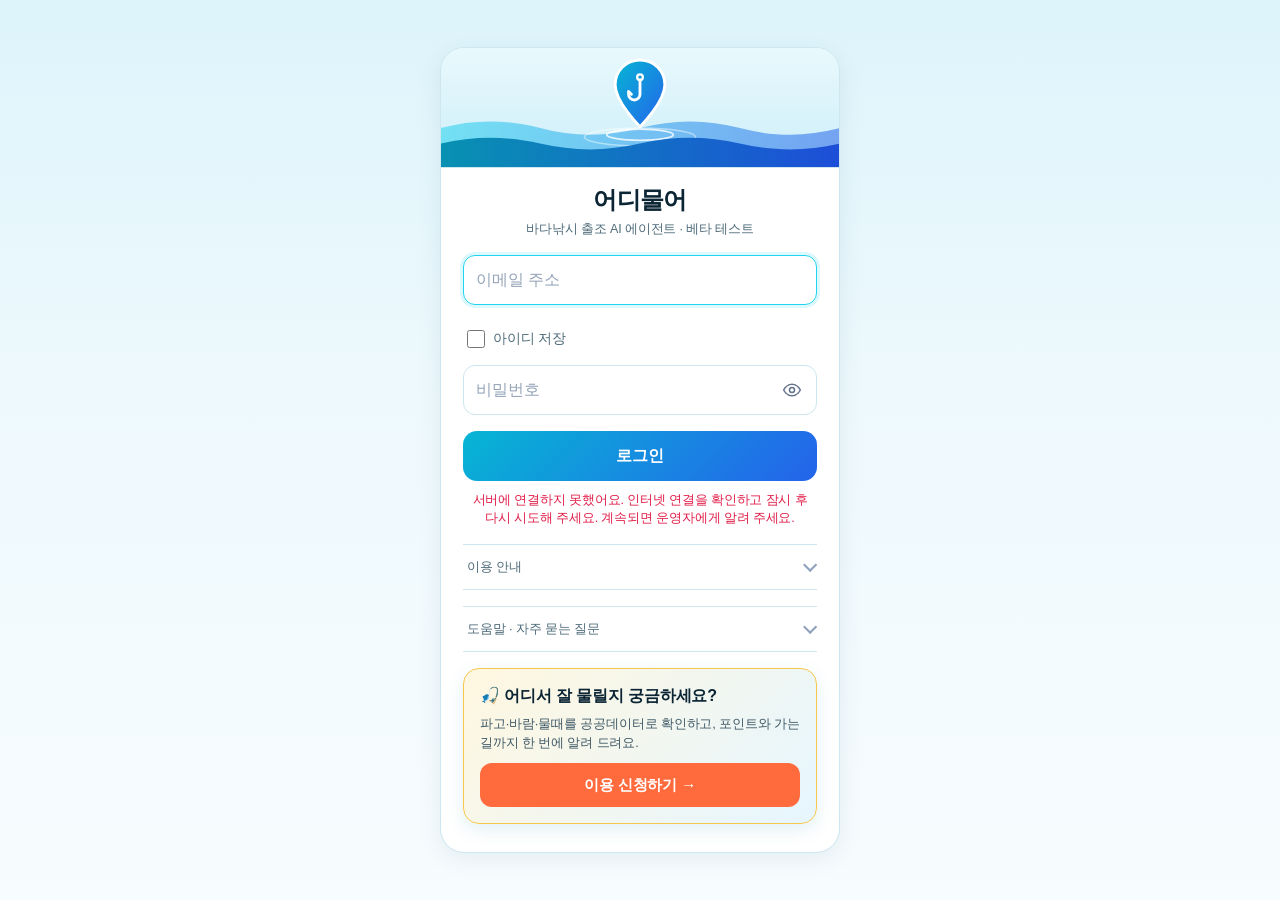
==== index.html @ ebe4d54d "v1.29.0: 신청 승인 대기 카드 '승인·비밀번호 발급' 버튼만 주황(#ff6b3d, 어두운 글씨 대비 6.24:1)으로 변경(.approve-btn), 눌림·포커스 정리, 다" ====
<!doctype html>
<html lang="ko">
<head>
  <meta charset="utf-8">
  <meta name="viewport" content="width=device-width, initial-scale=1, viewport-fit=cover">
  <meta name="theme-color" content="#ddf4fb">
  <meta name="description" content="출발지와 날짜를 말하면, 바다 상태부터 낚시 후보까지 함께 살펴보는 어디물어. 출조 전 기상청 특보와 현장 상황은 직접 확인해 주세요.">
  <meta property="og:type" content="website">
  <meta property="og:site_name" content="어디물어">
  <meta property="og:locale" content="ko_KR">
  <meta property="og:title" content="어디물어 · 바다낚시 출조 AI">
  <meta property="og:description" content="출발지와 날짜를 말하면, 바다 상태부터 낚시 후보까지 함께 살펴보는 어디물어. 출조 전 기상청 특보와 현장 상황은 직접 확인해 주세요.">
  <meta property="og:url" content="https://jaegyunkim.github.io/frontend-go-fishing/">
  <meta property="og:image" content="https://jaegyunkim.github.io/frontend-go-fishing/assets/og-image.png">
  <meta property="og:image:width" content="1200">
  <meta property="og:image:height" content="630">
  <meta property="og:image:alt" content="어디물어 앱 아이콘과 소개 문구">
  <meta name="twitter:card" content="summary_large_image">
  <meta name="twitter:title" content="어디물어 · 바다낚시 출조 AI">
  <meta name="twitter:description" content="출발지와 날짜를 말하면, 바다 상태부터 낚시 후보까지 함께 살펴보는 어디물어. 출조 전 기상청 특보와 현장 상황은 직접 확인해 주세요.">
  <meta name="twitter:image" content="https://jaegyunkim.github.io/frontend-go-fishing/assets/og-image.png">
  <title>어디물어 · 바다낚시 출조 AI</title>
  <link rel="manifest" href="manifest.webmanifest">
  <link rel="icon" href="assets/icon.svg" type="image/svg+xml">
  <link rel="icon" href="assets/icon-192.png" type="image/png" sizes="192x192">
  <link rel="apple-touch-icon" href="assets/icon-192.png">
  <link rel="stylesheet" href="style.css?v=1.29.0">
</head>
<body>
  <!-- 로그인 화면 -->
  <section id="loginView" class="login-view" hidden>
    <div class="login-card">
      <div class="login-hero"><img src="assets/login-hero.svg" alt="" width="360" height="110"></div>
      <h1>어디물어</h1>
      <p class="sub">바다낚시 출조 AI 에이전트 · 베타 테스트</p>
      <form id="loginForm" autocomplete="on">
        <div class="field"><label for="loginId" class="sr-only">이메일</label><span class="clearable"><input id="loginId" data-clearable name="username" inputmode="email" placeholder="이메일 주소" autocomplete="username" autocapitalize="none" spellcheck="false" required maxlength="254"><button type="button" class="clear-btn" aria-label="입력한 이메일 지우기" hidden><svg viewBox="0 0 20 20" width="18" height="18" aria-hidden="true"><circle cx="10" cy="10" r="9"/><path d="M7 7l6 6M13 7l-6 6"/></svg></button></span></div>
        <label class="remember-id"><input type="checkbox" id="rememberId"> 아이디 저장</label>
        <div class="field"><label for="loginPw" class="sr-only">비밀번호</label><span class="clearable has-eye"><input id="loginPw" data-clearable name="password" type="password" placeholder="비밀번호" autocomplete="current-password" required maxlength="128"><button type="button" class="clear-btn" aria-label="입력한 비밀번호 지우기" hidden><svg viewBox="0 0 20 20" width="18" height="18" aria-hidden="true"><circle cx="10" cy="10" r="9"/><path d="M7 7l6 6M13 7l-6 6"/></svg></button><button type="button" class="eye-btn" id="loginPwEye" aria-label="비밀번호 보기" aria-pressed="false"><svg class="eye-on" viewBox="0 0 24 24" width="20" height="20" fill="none" stroke="currentColor" stroke-width="1.8" stroke-linecap="round" stroke-linejoin="round" aria-hidden="true"><path d="M2 12s3.6-7 10-7 10 7 10 7-3.6 7-10 7S2 12 2 12z"/><circle cx="12" cy="12" r="3"/></svg><svg class="eye-off" viewBox="0 0 24 24" width="20" height="20" fill="none" stroke="currentColor" stroke-width="1.8" stroke-linecap="round" stroke-linejoin="round" aria-hidden="true"><path d="M3 3l18 18"/><path d="M10.6 5.1A10.9 10.9 0 0 1 12 5c6.4 0 10 7 10 7a17.6 17.6 0 0 1-3.2 4.1M6.6 6.6C3.9 8.3 2 12 2 12s3.6 7 10 7a10 10 0 0 0 5.4-1.6"/><path d="M9.9 9.9a3 3 0 0 0 4.2 4.2"/></svg></button></span></div>
        <button type="submit" id="loginBtn">로그인</button>
      </form>
      <p id="loginMsg" class="login-msg" role="alert"></p>
      <details class="login-notes-wrap"><summary>이용 안내</summary><ul class="login-notes">
        <li>로그인 1회당 <b id="sessionMinutesNote">10</b>분 이용 후 자동 로그아웃돼요(계정마다 다를 수 있어요).</li>
        <li>질문 수와 AI 사용량에 하루 한도가 있어요.</li>
        <li>대화 내용은 서비스 개선과 운영을 위해 30일간 보관되며, 출발지는 시·군·구·동(읍·면) 단위로만 저장해요.</li>
        <li>로그인 직후 위치 사용을 허용하시면, 로그인 기록 확인을 위해 대략적인 위치(약 100m 단위)를 30일간 보관해요. 허용하지 않아도 그대로 이용할 수 있어요.</li>
        <li>24시간 동안 <b id="dailySessionsNote">한 번</b> 로그인할 수 있어요(계정마다 다를 수 있어요). 횟수를 다 쓰면 가장 이른 로그인 시각부터 24시간 뒤 다시 이용할 수 있고, 로그아웃해도 횟수는 돌아오지 않아요.</li>
      </ul></details>
      <details class="login-notes-wrap help-wrap"><summary>도움말 · 자주 묻는 질문</summary><div class="help-body" data-help></div></details>
      <a class="signup-cta" href="register.html" aria-label="이용 신청하기">
        <span class="cta-title">🎣 어디서 잘 물릴지 궁금하세요?</span>
        <span class="cta-desc">파고·바람·물때를 공공데이터로 확인하고, 포인트와 가는 길까지 한 번에 알려 드려요.</span>
        <span class="cta-btn">이용 신청하기 <span aria-hidden="true">→</span></span>
      </a>
    </div>
  </section>

  <div class="app" id="appView">
    <header class="top">
      <div class="brand">
        <img src="assets/icon.svg" alt="" width="34" height="34">
        <div><h1>어디물어</h1><p>바다낚시 출조 AI</p></div>
      </div>
      <div class="top-right">
        <span id="timer" class="timer" hidden title="남은 이용 시간">10:00</span>
        <button id="btnHistory" class="icon-btn has-tip" aria-label="내 대화 기록" data-tip="내 대화 기록"><svg viewBox="0 0 24 24" width="20" height="20" fill="none" stroke="currentColor" stroke-width="1.8" stroke-linecap="round" stroke-linejoin="round" aria-hidden="true"><path d="M3 12a9 9 0 1 0 3-6.7"/><path d="M3 4v4h4"/><path d="M12 7.5V12l3 2"/></svg></button>
        <button id="btnSettings" class="icon-btn" aria-label="설정"><svg viewBox="0 0 24 24" width="20" height="20" fill="none" stroke="currentColor" stroke-width="1.8" stroke-linecap="round" stroke-linejoin="round" aria-hidden="true"><circle cx="12" cy="12" r="3"/><path d="M19.4 15a1.7 1.7 0 0 0 .3 1.8l.1.1a2 2 0 1 1-2.8 2.8l-.1-.1a1.7 1.7 0 0 0-1.8-.3 1.7 1.7 0 0 0-1 1.5V21a2 2 0 1 1-4 0v-.1a1.7 1.7 0 0 0-1.1-1.5 1.7 1.7 0 0 0-1.8.3l-.1.1a2 2 0 1 1-2.8-2.8l.1-.1a1.7 1.7 0 0 0 .3-1.8 1.7 1.7 0 0 0-1.5-1H3a2 2 0 1 1 0-4h.1a1.7 1.7 0 0 0 1.5-1.1 1.7 1.7 0 0 0-.3-1.8l-.1-.1a2 2 0 1 1 2.8-2.8l.1.1a1.7 1.7 0 0 0 1.8.3H9a1.7 1.7 0 0 0 1-1.5V3a2 2 0 1 1 4 0v.1a1.7 1.7 0 0 0 1 1.5 1.7 1.7 0 0 0 1.8-.3l.1-.1a2 2 0 1 1 2.8 2.8l-.1.1a1.7 1.7 0 0 0-.3 1.8V9a1.7 1.7 0 0 0 1.5 1H21a2 2 0 1 1 0 4h-.1a1.7 1.7 0 0 0-1.5 1z"/></svg></button>
        <button id="btnLogout" class="icon-btn has-tip tip-end" aria-label="로그아웃" data-tip="로그아웃"><svg viewBox="0 0 24 24" width="20" height="20" fill="none" stroke="currentColor" stroke-width="1.8" stroke-linecap="round" stroke-linejoin="round" aria-hidden="true"><path d="M9 21H5a2 2 0 0 1-2-2V5a2 2 0 0 1 2-2h4"/><path d="M16 17l5-5-5-5"/><path d="M21 12H9"/></svg></button>
      </div>
    </header>
    <div id="aiLock" class="ai-lock" role="alert" hidden><h2>잠시 이용이 어려워요</h2><p id="aiLockMsg"></p><div class="ai-lock-actions"><a id="aiLockAdmin" class="ai-lock-btn primary" href="admin.html" hidden>관리자 페이지로 이동</a><button type="button" id="aiLockLogout" class="ai-lock-btn">로그아웃</button></div></div>
    <div id="status" class="status" role="status"></div>
    <nav id="originBar" class="origin-bar" aria-label="출발지 선택" hidden>
      <div id="originChips" class="origin-scroll" role="tablist"></div>
    </nav>
    <div id="todayTip" class="today-tip" role="status" aria-live="polite" hidden>
      <div class="today-tip-head"><span id="todayTipBadge" class="today-tip-badge">🎣 오늘의 추천</span><button type="button" id="todayTipClose" class="today-tip-x" aria-label="오늘의 추천 닫기">✕</button></div>
      <p id="todayTipText"></p>
      <div class="today-tip-actions"><button type="button" id="todayTipVoice" hidden>🔊 듣기</button><button type="button" id="todayTipMore">자세히</button><button type="button" id="todayTipNearby" hidden>주변 더 보기</button></div>
      <p id="todayTipSrc" class="today-tip-src"></p>
    </div>
    <div id="originTip" class="origin-tip" role="status" hidden>
      <p id="originTipText"></p>
      <div class="origin-tip-actions"><button type="button" id="originTipAdd" class="primary">출발지 등록하기</button><button type="button" id="originTipClose">나중에</button></div>
    </div>
    <div id="chips" class="chips" aria-label="현재 조건"></div>
    <div id="toast" class="toast" role="alert" hidden></div>

    <main>
      <section id="tab-chat" class="tab active" aria-label="대화">
        <div id="chat" class="chat" aria-live="polite"></div>
      </section>
      <section id="tab-brief" class="tab" aria-label="브리핑"><div id="brief" class="brief"><p class="empty">포인트를 고르면 상세 브리핑이 여기에 표시돼요.</p><div class="actions brief-go"><div class="tap-hint">👇 먼저 포인트를 골라 주세요</div><button type="button" class="act" data-go="points"><span class="act-ico" aria-hidden="true">📍</span><span class="act-label">포인트 고르러 가기</span><span class="act-go" aria-hidden="true">›</span></button></div></div></section>
      <section id="tab-points" class="tab" aria-label="포인트"><div id="points" class="points"></div></section>
      <section id="tab-history" class="tab" aria-label="내 대화 기록">
        <div class="hist-head"><button type="button" id="historyBack" class="hist-back" aria-label="대화로 돌아가기">← 대화로</button><h2>내 대화 기록</h2></div>
        <p class="hist-hint">최근 30일 동안 나눈 대화를 로그인한 때별로 모아 보여 드려요. 질문 옆 <b>다시 묻기</b>를 누르면 오늘 기준으로 다시 알려 드려요.</p>
        <div id="history" class="history"></div>
      </section>
      <section id="tab-opinion" class="tab" aria-label="의견 보내기">
        <form id="opinionForm" class="opinion-page" autocomplete="off">
          <div class="op-hero"><svg viewBox="0 0 48 48" width="44" height="44" aria-hidden="true"><defs><linearGradient id="opg" x1="0" y1="0" x2="1" y2="1"><stop offset="0" stop-color="#06b6d4"/><stop offset="1" stop-color="#2563eb"/></linearGradient></defs><path d="M8 10h32a4 4 0 0 1 4 4v16a4 4 0 0 1-4 4H22l-9 7v-7H8a4 4 0 0 1-4-4V14a4 4 0 0 1 4-4z" fill="url(#opg)"/><path d="M24 15.5l2.6 5.3 5.8.8-4.2 4.1 1 5.8-5.2-2.7-5.2 2.7 1-5.8-4.2-4.1 5.8-.8z" fill="#fff"/></svg>
            <div><h2 id="opinionTitle">의견 보내기</h2><p>어디물어를 써 보시니 어떠셨나요? 좋았던 점, 불편했던 점, 바라는 점을 편하게 남겨 주세요. 더 좋은 출조 길잡이가 되도록 꼼꼼히 읽고 반영할게요.</p></div></div>
          <div class="op-stars" role="radiogroup" aria-label="만족도(선택)">
        <span class="op-stars-label">만족도 <small>(선택)</small></span>
        <div class="op-star-row"><button type="button" class="op-star" data-v="1" role="radio" aria-checked="false" aria-label="1점">★</button><button type="button" class="op-star" data-v="2" role="radio" aria-checked="false" aria-label="2점">★</button><button type="button" class="op-star" data-v="3" role="radio" aria-checked="false" aria-label="3점">★</button><button type="button" class="op-star" data-v="4" role="radio" aria-checked="false" aria-label="4점">★</button><button type="button" class="op-star" data-v="5" role="radio" aria-checked="false" aria-label="5점">★</button></div>
      </div>
          <label for="opinionText">의견</label>
          <textarea id="opinionText" maxlength="500" rows="6" placeholder="예) 출발지 주변 추천이 유용했어요. 물때 정보도 함께 보여 주면 좋겠어요."></textarea>
          <div class="op-meta"><span id="opinionCount">0/500</span><span>비밀번호·집 주소 같은 개인정보는 적지 말아 주세요</span></div>
          <p id="opinionMsg" class="login-msg" role="alert"></p>
          <button type="submit" id="opinionSend" class="op-send">의견 보내기</button>
          <p class="op-foot">보내 주신 의견은 운영자만 볼 수 있고, 서비스 개선에만 사용해요. 하루 5번까지 보낼 수 있어요.</p>
        </form>
      </section>
    </main>

    <form id="composer" class="composer" autocomplete="off">
      <span class="clearable composer-field"><input id="msg" name="msg" data-clearable placeholder="예) 내일 부산 포인트 추천해줘" aria-label="메시지" maxlength="500"><button type="button" class="clear-btn" aria-label="입력한 내용 모두 지우기" hidden><svg viewBox="0 0 20 20" width="18" height="18" aria-hidden="true"><circle cx="10" cy="10" r="9"/><path d="M7 7l6 6M13 7l-6 6"/></svg></button></span>
      <button type="submit" aria-label="보내기"><svg viewBox="0 0 24 24" width="22" height="22" fill="none" stroke="currentColor" stroke-width="2.4" stroke-linecap="round" stroke-linejoin="round" aria-hidden="true"><path d="M12 19V5M5 12l7-7 7 7"/></svg></button>
    </form>
    <nav class="tabs">
      <button data-tab="chat" class="active"><svg viewBox="0 0 24 24" width="22" height="22" fill="none" stroke="currentColor" stroke-width="1.8" stroke-linecap="round" stroke-linejoin="round" aria-hidden="true"><path d="M21 12a8 8 0 0 1-11.6 7.1L4 20.5l1.4-4.9A8 8 0 1 1 21 12z"/></svg><span>대화</span></button>
      <button data-tab="brief"><svg viewBox="0 0 24 24" width="22" height="22" fill="none" stroke="currentColor" stroke-width="1.8" stroke-linecap="round" stroke-linejoin="round" aria-hidden="true"><circle cx="12" cy="12" r="9"/><path d="M15.5 8.5l-2 5-5 2 2-5z"/></svg><span>브리핑</span></button>
      <button data-tab="points"><svg viewBox="0 0 24 24" width="22" height="22" fill="none" stroke="currentColor" stroke-width="1.8" stroke-linecap="round" stroke-linejoin="round" aria-hidden="true"><path d="M12 21c-4.5-4.8-7-8.6-7-12a7 7 0 0 1 14 0c0 3.4-2.5 7.2-7 12z"/><circle cx="12" cy="9" r="2.5"/></svg><span>포인트</span></button>
      <button data-tab="opinion" id="btnOpinion"><svg viewBox="0 0 24 24" width="22" height="22" fill="none" stroke="currentColor" stroke-width="1.8" stroke-linecap="round" stroke-linejoin="round" aria-hidden="true"><path d="M4 5h16a1 1 0 0 1 1 1v10a1 1 0 0 1-1 1h-8l-5 4v-4H4a1 1 0 0 1-1-1V6a1 1 0 0 1 1-1z"/><path d="M12 7.8l1.2 2.4 2.6.4-1.9 1.8.5 2.6-2.4-1.2-2.4 1.2.5-2.6-1.9-1.8 2.6-.4z"/></svg><span>의견</span></button>
    </nav>
  </div>

  <dialog id="activeSessionDialog" class="registration-dialog" aria-labelledby="activeSessionTitle" aria-describedby="activeSessionMsg">
    <form method="dialog">
      <h2 id="activeSessionTitle">다른 기기에서 이용 중이에요</h2>
      <p id="activeSessionMsg" style="white-space:pre-line"></p>
      <button type="submit" autofocus>확인</button>
    </form>
  </dialog>
  <dialog id="logoutDialog" class="registration-dialog" aria-labelledby="logoutTitle" aria-describedby="logoutMsg">
    <form method="dialog">
      <h2 id="logoutTitle">로그아웃할까요?</h2>
      <p id="logoutMsg" style="white-space:pre-line"></p>
      <div class="dlg-actions"><button type="submit" value="cancel" class="dlg-cancel">취소</button><button type="submit" value="ok" autofocus>확인</button></div>
    </form>
  </dialog>
  <dialog id="sessionEndDialog" class="registration-dialog" aria-labelledby="sessionEndTitle" aria-describedby="sessionEndMsg">
    <form method="dialog">
      <h2 id="sessionEndTitle">오늘 이용 시간이 끝났어요</h2>
      <p id="sessionEndMsg" style="white-space:pre-line"></p>
      <button type="submit" autofocus>확인</button>
    </form>
  </dialog>
  <dialog id="originDialog" class="origin-dialog" aria-labelledby="originDialogTitle">
    <div class="settings-header"><h2 id="originDialogTitle">내 출발지 <span id="originCount" class="origin-count"></span></h2><button type="button" id="originDialogClose" class="ghost" aria-label="출발지 관리 닫기">닫기</button></div>
    <p class="hint">자주 출발하는 곳을 최대 5곳까지 등록할 수 있어요. 도로명·지번 주소를 넣으셔도 정확한 주소는 저장하지 않고 시·군·구·동(읍·면) 단위로만 저장해요.</p>
    <form id="originForm" class="origin-form" autocomplete="off">
      <label for="originInput">주소</label>
      <div class="origin-form-row"><input id="originInput" maxlength="80" placeholder="동네·도로명 키워드 입력" enterkeyhint="search" autocapitalize="none"><button type="submit" id="postcodeOpen" class="postcode-open" disabled>🔍 주소 찾기</button></div>
      <p class="origin-steps">① 키워드 입력 → ② 주소 찾기에서 선택 → ③ 추가</p>
      <div id="postcodeWrap" class="postcode-wrap" hidden><div class="postcode-head"><span>주소 검색</span><button type="button" id="postcodeClose" aria-label="주소 검색 닫기">닫기</button></div><div id="postcodeBox" class="postcode-box"></div></div>
      <div id="originPicked" class="origin-picked" hidden><span>선택한 주소</span><b id="originPickedText"></b></div>
      <button type="button" id="originAddBtn" class="origin-add" disabled>추가</button>
      <p id="originFormMsg" class="origin-form-msg" role="alert"></p>
    </form>
    <ul id="originList" class="origin-list"></ul>
  </dialog>
  <dialog id="settings">
    <form method="dialog" class="settings">
      <div class="settings-header"><h2>계정 설정</h2><button value="cancel" class="ghost" aria-label="계정 설정 닫기">닫기</button></div>
      <a id="serverSettingsLink" class="link-btn" href="server-settings.html" hidden>서버 연결 설정</a>
      <div id="accountBox" class="account" hidden>
        <div class="acct-head"><h2>내 계정</h2><a id="adminLink" class="btn ghost small" href="admin.html" hidden>관리자 화면</a></div>
        <p id="accountInfo"></p>
        <p id="usageInfo" class="hint"></p>
        <div class="row acct-actions"><button type="button" id="btnHistory2" class="ghost">내 대화 기록 보기</button><button type="button" id="btnPw" class="ghost">비밀번호 변경</button></div>
      </div>
      <button type="button" id="resetSession" class="ghost small">새 대화 시작(세션 초기화)</button>
      <details class="login-notes-wrap help-wrap settings-help"><summary>도움말 · 안전 안내</summary><div class="help-body"><div data-safety></div><div data-help></div></div></details>
    </form>
  </dialog>
  <dialog id="pwDialog">
    <form id="pwForm" class="settings">
      <h2>비밀번호 변경</h2>
      <p id="pwReason" class="hint">처음 로그인했거나 관리자가 비밀번호를 초기화했어요. 새 비밀번호를 정해 주세요.</p>
      <label>현재(임시) 비밀번호<input id="pwCur" type="password" autocomplete="current-password" required></label>
      <label>새 비밀번호(10자 이상, 영문+숫자)<input id="pwNew" type="password" autocomplete="new-password" required minlength="10"></label>
      <label>새 비밀번호 확인<input id="pwNew2" type="password" autocomplete="new-password" required minlength="10"></label>
      <p id="pwMsg" class="login-msg" role="alert"></p>
      <div class="row"><button type="submit">변경</button><button type="button" id="pwCancel" class="ghost">취소</button></div>
    </form>
  </dialog>
  <script src="config.js?v=1.29.0"></script><script src="telemetry.js?v=1.29.0"></script>
  <script src="app.js?v=1.29.0" type="module"></script><script src="visit.js?v=1.29.0" type="module"></script>
</body>
</html>
---- style.css ----
:root{--bg:#0b1220;--panel:#111a2e;--panel2:#16213a;--line:#22304d;--text:#e6edf7;--dim:#8ea0bd;--cyan:#22d3ee;--blue:#3b82f6;--ok:#34d399;--warn:#fbbf24;--info:#38bdf8;--bad:#fb7185;--r:16px}
*{box-sizing:border-box}html,body{margin:0;height:100%;background:#060a14;color:var(--text);font:15px/1.5 -apple-system,BlinkMacSystemFont,"Apple SD Gothic Neo","Pretendard","Noto Sans KR",sans-serif;-webkit-text-size-adjust:100%}
button,input{font:inherit;color:inherit}
.app{max-width:480px;margin:0 auto;height:100dvh;display:flex;flex-direction:column;background:var(--bg);border-left:1px solid #0f1830;border-right:1px solid #0f1830}
.top{display:flex;align-items:center;justify-content:space-between;padding:calc(10px + env(safe-area-inset-top)) 14px 8px;border-bottom:1px solid var(--line)}
.brand{display:flex;gap:10px;align-items:center}.brand h1{font-size:16px;margin:0;font-weight:800}.brand p{margin:0;font-size:11px;color:var(--dim)}
.icon-btn{background:var(--panel2);border:1px solid var(--line);border-radius:12px;width:38px;height:38px;font-size:18px;cursor:pointer}
.status{font-size:11px;color:var(--dim);padding:4px 14px}.status.ok{color:var(--ok)}.status.bad{color:var(--bad)}
.chips{display:flex;gap:6px;overflow-x:auto;padding:4px 14px 8px;scrollbar-width:none}.chips::-webkit-scrollbar{display:none}
.chip{flex:0 0 auto;font-size:11px;padding:3px 9px;border-radius:999px;background:var(--panel2);border:1px solid var(--line);color:#cbd5e1;white-space:nowrap}
main{flex:1;overflow:hidden;position:relative}.tab{position:absolute;inset:0;overflow-y:auto;display:none;padding:12px 12px 20px}.tab.active{display:block}
.chat{display:flex;flex-direction:column;gap:10px}
.msg{max-width:88%;padding:9px 12px;border-radius:var(--r);white-space:pre-wrap;word-break:keep-all;overflow-wrap:anywhere}
.msg.user{align-self:flex-end;background:linear-gradient(135deg,#0891b2,#2563eb);color:#fff;border-bottom-right-radius:4px}
.msg.bot{align-self:flex-start;background:var(--panel);border:1px solid var(--line);border-bottom-left-radius:4px}
.msg b{color:#7dd3fc}.msg.user b{color:#fff}
.typing{align-self:flex-start;color:var(--dim);font-size:12px;padding:4px 8px}
.actions{display:flex;flex-wrap:wrap;gap:6px;align-self:flex-start;max-width:100%}
.actions button{background:#0e2a3a;border:1px solid #155e75;color:#a5f3fc;border-radius:999px;padding:6px 11px;font-size:12.5px;cursor:pointer}
.actions button:active{transform:scale(.97)}
.card{background:var(--panel);border:1px solid var(--line);border-radius:var(--r);padding:12px;align-self:stretch}
.card h3{margin:0 0 6px;font-size:14px}.card .sub{font-size:12px;color:var(--dim)}
.badge{display:inline-flex;align-items:center;gap:4px;font-size:11px;font-weight:700;padding:2px 8px;border-radius:999px;border:1px solid}
.b-PASS{color:var(--ok);border-color:#065f46;background:#052e25}.b-PASS_WITH_CAUTION{color:var(--warn);border-color:#78350f;background:#2a1a05}
.b-REVIEW_REQUIRED{color:var(--info);border-color:#075985;background:#06263a}.b-HARD_BLOCK{color:var(--bad);border-color:#9f1239;background:#2d0a16}
.ptable{display:flex;flex-direction:column;gap:8px}.prow{background:var(--panel2);border:1px solid var(--line);border-radius:12px;padding:10px;cursor:pointer}
.prow .t{display:flex;justify-content:space-between;gap:8px;font-weight:700;font-size:13.5px}.prow .d{font-size:12px;color:var(--dim)}.prow .c{font-size:12px;margin-top:4px;color:#cbd5e1}
.grades{display:flex;flex-wrap:wrap;gap:6px;margin-top:8px}.grade{font-size:11px;padding:2px 8px;border-radius:8px;background:#0f2238;border:1px solid var(--line)}
.top3 .item{background:var(--panel2);border:1px solid var(--line);border-radius:14px;padding:10px;margin-top:8px;cursor:pointer}
.rank{display:inline-grid;place-items:center;width:22px;height:22px;border-radius:7px;background:var(--blue);font-size:12px;font-weight:800;margin-right:6px}
.bar{height:6px;background:#0b1528;border-radius:6px;overflow:hidden;margin:6px 0}.bar>i{display:block;height:100%;background:linear-gradient(90deg,var(--cyan),var(--blue))}
.reason{font-size:12px;color:#cbd5e1}.kv{display:grid;grid-template-columns:auto 1fr;gap:3px 10px;font-size:12.5px}.kv dt{color:var(--dim)}.kv dd{margin:0}
.block{border-color:#9f1239;background:#1c0710}.block h3{color:var(--bad)}
.brief{display:flex;flex-direction:column;gap:10px}.brief .empty{color:var(--dim);text-align:center;margin-top:40px}
.sec h4{margin:0 0 8px;font-size:13px;color:#7dd3fc;letter-spacing:.02em}
.metrics{display:grid;grid-template-columns:repeat(3,1fr);gap:6px}.metric{background:var(--panel2);border:1px solid var(--line);border-radius:10px;padding:7px}
.metric .l{font-size:10.5px;color:var(--dim)}.metric .v{font-size:14px;font-weight:700}
table.routes{width:100%;border-collapse:collapse;font-size:12.5px}table.routes th,table.routes td{border-bottom:1px solid var(--line);padding:6px 4px;text-align:left;vertical-align:top}table.routes th{color:var(--dim);font-weight:600}
.map img{width:100%;border-radius:12px;border:1px solid var(--line);background:#0b1528;min-height:120px}
.links{display:flex;gap:6px;flex-wrap:wrap;margin-top:8px}.links a{font-size:12px;color:#86efac;border:1px solid #166534;padding:5px 10px;border-radius:999px;text-decoration:none;background:#052e1a}
ul.list{list-style:none;margin:0;padding:0;display:flex;flex-direction:column;gap:4px;font-size:12.5px}ul.list li{display:flex;justify-content:space-between;gap:8px;border-bottom:1px dashed #1e2a44;padding-bottom:3px}
ul.list a{color:var(--text);text-decoration:none}ul.list .m{color:var(--dim);white-space:nowrap}
.check li{list-style:none;padding-left:0}.check li::before{content:"✓ ";color:var(--ok)}
.src{font-size:11px;color:var(--dim)}.src span{display:inline-block;margin:0 6px 4px 0}.st-ok{color:var(--ok)}.st-error,.st-unauthorized{color:var(--bad)}.st-no-data,.st-missing-key,.st-skipped{color:var(--warn)}
.disc{font-size:11px;color:var(--dim);border-top:1px solid var(--line);padding-top:8px}
.composer{display:flex;gap:8px;padding:8px 12px;border-top:1px solid var(--line);background:var(--bg)}
.composer input{flex:1;background:var(--panel);border:1px solid var(--line);border-radius:999px;padding:10px 14px;outline:none}.composer input:focus{border-color:#0891b2}
.composer button{width:44px;border-radius:999px;border:0;background:linear-gradient(135deg,#06b6d4,#2563eb);font-size:16px;cursor:pointer}
.tabs{display:flex;border-top:1px solid var(--line);padding-bottom:env(safe-area-inset-bottom);background:#0a1020}
.tabs button{flex:1;background:none;border:0;padding:8px 0;color:var(--dim);display:flex;flex-direction:column;align-items:center;font-size:16px;cursor:pointer}.tabs button span{font-size:11px}.tabs button.active{color:var(--cyan)}
dialog{border:1px solid var(--line);border-radius:18px;background:var(--panel);color:var(--text);max-width:440px;width:calc(100% - 24px)}dialog::backdrop{background:rgba(0,0,0,.6)}
.settings h2{margin:0 0 6px;font-size:16px}.settings p{font-size:12.5px;color:#cbd5e1}.settings .hint{color:var(--dim);font-size:11.5px}
.settings label{display:flex;flex-direction:column;gap:4px;font-size:12px;color:var(--dim)}.settings input{background:var(--bg);border:1px solid var(--line);border-radius:10px;padding:9px}
.settings .row{display:flex;gap:8px;margin:10px 0}.settings button{flex:1;padding:9px;border-radius:10px;border:0;background:var(--blue);cursor:pointer}.settings .ghost{background:var(--panel2);border:1px solid var(--line)}.settings .small{font-size:12px;width:100%}
code{background:#0b1528;padding:1px 5px;border-radius:5px}
ul.list.stack li{flex-direction:column;gap:1px}ul.list.stack .m{white-space:normal}

/* ---- 로그인·세션 ---- */
[hidden]{display:none!important}
.login-view{min-height:100dvh;display:flex;align-items:center;justify-content:center;padding:24px 16px;background:radial-gradient(circle at 30% 0%,#0e2a3a 0,#060a14 60%)}
.login-card{width:100%;max-width:400px;background:var(--panel);border:1px solid var(--line);border-radius:22px;padding:24px 20px;text-align:center}
.login-card h1{margin:8px 0 2px;font-size:22px}.login-card .sub{color:var(--dim);font-size:12.5px;margin:0 0 16px}
.login-card form{display:flex;flex-direction:column;gap:10px;text-align:left}
.login-card label{display:flex;flex-direction:column;gap:4px;font-size:12px;color:var(--dim)}
.login-card input{background:var(--bg);border:1px solid var(--line);border-radius:12px;padding:12px;font-size:16px;color:var(--text)}
.login-card button[type=submit]{margin-top:6px;padding:12px;border-radius:12px;border:0;background:linear-gradient(135deg,#06b6d4,#2563eb);font-weight:700;font-size:15px;cursor:pointer}
.login-card button[disabled]{opacity:.6}
.login-msg{min-height:18px;font-size:12.5px;color:var(--bad);margin:10px 0 0}.login-msg.ok{color:var(--ok)}
.login-notes{text-align:left;font-size:11.5px;color:var(--dim);padding-left:18px;margin:12px 0}
.link-btn{background:none;border:0;color:#7dd3fc;font-size:12px;text-decoration:underline;cursor:pointer}
.top-right{display:flex;align-items:center;gap:8px}
.timer{font-variant-numeric:tabular-nums;font-size:12.5px;font-weight:700;padding:4px 9px;border-radius:999px;border:1px solid #155e75;background:#0e2a3a;color:#a5f3fc}
.timer.warn{border-color:#78350f;background:#2a1a05;color:var(--warn)}.timer.crit{border-color:#9f1239;background:#2d0a16;color:var(--bad);animation:blink 1s steps(2) infinite}
@keyframes blink{50%{opacity:.55}}
.toast{margin:0 12px 6px;padding:8px 12px;border-radius:12px;font-size:12.5px;background:#2a1a05;border:1px solid #78350f;color:var(--warn)}
.account{border-top:1px solid var(--line);margin-top:12px;padding-top:10px}.account h2{font-size:14px;margin:0 0 4px}
.settings .danger{width:100%;background:#9f1239;margin-top:6px}.settings a.btn{flex:1;text-align:center;padding:9px;border-radius:10px;text-decoration:none;color:var(--text);background:var(--panel2);border:1px solid var(--line);font-size:14px}

.settings-header{display:flex;align-items:center;justify-content:space-between;gap:16px}.settings-header h2{margin:0}.settings-header button{width:auto;flex:0 0 auto;margin-left:auto}

#registerSubmit{display:block;width:100%;min-height:48px;color:#fff;background:#1d4ed8;border:1px solid #60a5fa;font-weight:700}#registerSubmit:hover{background:#1e40af}#registerSubmit:focus-visible{outline:3px solid #a5f3fc;outline-offset:3px}

.login-card label.consent-row{display:flex;flex-direction:row;align-items:flex-start;gap:10px;padding:12px;border:1px solid #475569;border-radius:12px;background:#111e30;color:#e2e8f0;font-size:13px;line-height:1.6;cursor:pointer;text-align:left}.login-card .consent-row input[type=checkbox]{appearance:auto;-webkit-appearance:checkbox;box-sizing:border-box;width:20px;height:20px;min-width:20px;flex:0 0 20px;padding:0;margin:1px 0 0;border-radius:3px;accent-color:#2563eb;cursor:pointer}.consent-row span{flex:1}.consent-row strong{color:#a5f3fc;white-space:nowrap}.consent-row:focus-within{outline:2px solid #67e8f9;outline-offset:2px}

.login-card a.back-to-login,.login-card a.back-to-login:visited{display:flex;align-items:center;justify-content:center;min-height:48px;width:100%;box-sizing:border-box;margin-top:16px;padding:12px 16px;border:1px solid #94a3b8;border-radius:12px;background:#1e293b;color:#f8fafc;font-size:15px;font-weight:600;text-decoration:none}.login-card a.back-to-login:hover{background:#334155;border-color:#cbd5e1}.login-card a.back-to-login:focus-visible{outline:3px solid #67e8f9;outline-offset:3px}

.registration-result{padding:12px;border:1px solid #475569;border-radius:12px;color:#e2e8f0;background:#1e293b;font-size:14px;line-height:1.6;text-align:left}.registration-result.success{border-color:#34d399}.registration-result.error{border-color:#fb7185;color:#ffe4e6;background:#3b1621}.registration-dialog{width:calc(100% - 32px);max-width:400px;box-sizing:border-box;padding:24px;border:1px solid #64748b;border-radius:18px;background:#111e30;color:#f8fafc}.registration-dialog::backdrop{background:rgba(0,0,0,.7)}.registration-dialog h2{font-size:21px;margin:0 0 14px}.registration-dialog p{line-height:1.7;font-size:15px}.registration-dialog .hint{font-size:12px;color:#cbd5e1}.registration-dialog button{display:block;width:100%;min-height:48px;border:1px solid #60a5fa;border-radius:12px;background:#1d4ed8;color:#fff;font-size:16px;font-weight:700;cursor:pointer}.registration-dialog button:focus-visible{outline:3px solid #67e8f9;outline-offset:3px}

.ai-lock{margin:10px 12px;padding:16px;border:1px solid #f59e0b;border-radius:14px;background:#2a1d08;color:#fef3c7;line-height:1.65}.ai-lock h2{margin:0 0 6px;font-size:17px;color:#fde68a}.ai-lock p{margin:0 0 12px;font-size:14.5px}
.ai-lock-actions{display:flex;gap:8px;flex-wrap:wrap}.ai-lock-btn{flex:1 1 140px;display:inline-flex;align-items:center;justify-content:center;min-height:44px;padding:10px 14px;border-radius:12px;border:1px solid #94a3b8;background:#1e293b;color:#f8fafc;font-weight:700;text-decoration:none;cursor:pointer}.ai-lock-btn.primary{background:#1d4ed8;border-color:#60a5fa}.ai-lock-btn:focus-visible{outline:3px solid #67e8f9;outline-offset:2px}
.ai-locked main,.ai-locked .composer,.ai-locked .tabs,.ai-locked .chips,.ai-locked #btnSettings{opacity:.45;pointer-events:none;user-select:none}

.msg.suggest{border-color:#155e75;background:#0b2233}.suggest-src{margin-top:6px;font-size:11px;color:var(--dim)}

/* ---- 출발지 스와이프 탭 · 말풍선 · 관리 ---- */
.origin-bar{padding:2px 0 6px}
.origin-scroll{display:flex;gap:8px;overflow-x:auto;padding:2px 14px 4px;scroll-snap-type:x proximity;scrollbar-width:none;-webkit-overflow-scrolling:touch;overscroll-behavior-x:contain}
.origin-scroll::-webkit-scrollbar{display:none}
.origin-chip{flex:0 0 auto;scroll-snap-align:start;display:inline-flex;align-items:center;gap:4px;min-height:36px;padding:7px 14px;border-radius:999px;border:1px solid var(--line);background:var(--panel2);color:#cbd5e1;font-size:13.5px;white-space:nowrap;cursor:pointer}
.origin-chip.active{background:#0e2a3a;border-color:#22d3ee;color:#e0f7fb;font-weight:700}
.origin-chip.add{border-style:dashed;color:#a5f3fc;background:transparent}
.origin-chip:focus-visible{outline:2px solid #67e8f9;outline-offset:2px}
.origin-tip{position:relative;margin:4px 14px 8px;padding:12px 14px;border-radius:16px;background:#12304a;border:1px solid #38bdf8;color:#e0f2fe;font-size:13.5px;line-height:1.6;box-shadow:0 6px 18px rgba(0,0,0,.35);animation:tipIn .25s ease-out}
.origin-tip::before{content:"";position:absolute;top:-8px;left:28px;width:14px;height:14px;background:#12304a;border-left:1px solid #38bdf8;border-top:1px solid #38bdf8;transform:rotate(45deg)}
.origin-tip p{margin:0 0 10px;white-space:pre-line}
.origin-tip-actions{display:flex;gap:8px}.origin-tip-actions button{min-height:38px;padding:8px 14px;border-radius:10px;border:1px solid #64748b;background:#1e293b;color:#f8fafc;font-size:13.5px;cursor:pointer}.origin-tip-actions .primary{background:#1d4ed8;border-color:#60a5fa;font-weight:700;flex:1}
@keyframes tipIn{from{opacity:0;transform:translateY(-4px)}to{opacity:1;transform:none}}
@media (prefers-reduced-motion:reduce){.origin-tip{animation:none}}
.origin-dialog{padding:16px}.origin-dialog .hint{font-size:12.5px;color:var(--dim);line-height:1.6;margin:6px 0 12px}
.origin-count{font-size:13px;color:var(--dim);font-weight:600}
.origin-form label{font-size:12.5px;color:var(--dim)}
.origin-form-row{display:flex;gap:8px;margin-top:4px}
.origin-form-row input{flex:1;min-width:0;min-height:44px;box-sizing:border-box;padding:10px 12px;border-radius:12px;border:1px solid var(--line);background:var(--bg);color:var(--text);font-size:16px}
.origin-form-row button{min-height:44px;padding:0 16px;border-radius:12px;border:0;background:var(--blue);color:#fff;font-weight:700;font-size:15px;cursor:pointer}
.origin-form-row button:disabled,.origin-form-row input:disabled{opacity:.55}
.origin-form-msg{min-height:18px;margin:6px 0 4px;font-size:12.5px;color:var(--bad)}
.origin-list{list-style:none;margin:6px 0 0;padding:0;display:flex;flex-direction:column;gap:8px}
.origin-item{display:flex;align-items:center;gap:10px;padding:10px 12px;border-radius:12px;border:1px solid var(--line);background:var(--panel2)}
.origin-item.active{border-color:#22d3ee}
.origin-item-text{flex:1;min-width:0;display:flex;flex-direction:column;font-size:14px}.origin-item-text span{font-size:11.5px;color:var(--dim);overflow-wrap:anywhere}
.origin-badge{display:inline-block;margin-left:4px;padding:1px 7px;border-radius:999px;border:1px solid #065f46;color:var(--ok);font-size:11px!important}
.origin-item-acts{display:flex;gap:6px}.origin-item-acts button{min-height:36px;padding:6px 12px;border-radius:10px;border:1px solid var(--line);background:var(--panel);color:var(--text);font-size:13px;cursor:pointer}
.origin-item-acts .danger{color:var(--bad);border-color:#9f1239}
.origin-empty{color:var(--dim);font-size:13px;padding:6px 2px}

.origin-dialog .settings-header button,#originDialogClose{min-height:36px;padding:6px 14px;border-radius:10px;border:1px solid #64748b;background:#1e293b;color:#f8fafc;font-size:14px;font-weight:600;cursor:pointer}
.postcode-open{width:100%;min-height:42px;margin-top:8px;border-radius:12px;border:1px solid #38bdf8;background:#0e2a3a;color:#e0f7fb;font-size:14px;font-weight:600;cursor:pointer}
.postcode-open:disabled{opacity:.5}
.postcode-wrap{margin-top:10px;border:1px solid #38bdf8;border-radius:12px;overflow:hidden;background:#fff}
.postcode-head{display:flex;align-items:center;justify-content:space-between;padding:6px 10px;background:#0e2a3a;color:#e0f7fb;font-size:13px;font-weight:600}
.postcode-head button{min-height:32px;padding:4px 12px;border-radius:8px;border:1px solid #64748b;background:#1e293b;color:#f8fafc;cursor:pointer}
.postcode-box{height:min(440px,60dvh)}

/* ---- 오늘의 추천 말풍선 ---- */
.today-tip{position:relative;margin:4px 14px 8px;padding:10px 12px 10px 14px;border-radius:16px;background:#10291f;border:1px solid #34d399;color:#ecfdf5;font-size:14px;line-height:1.6;box-shadow:0 6px 18px rgba(0,0,0,.35);animation:tipIn .25s ease-out}
.today-tip::before{content:"";position:absolute;top:-8px;left:28px;width:14px;height:14px;background:#10291f;border-left:1px solid #34d399;border-top:1px solid #34d399;transform:rotate(45deg)}
.today-tip-head{display:flex;align-items:center;justify-content:space-between;margin-bottom:2px}
.today-tip-badge{font-size:12px;font-weight:700;color:#6ee7b7}
.today-tip-x{min-width:36px;min-height:36px;margin:-6px -6px 0 0;border:0;background:transparent;color:#a7f3d0;font-size:16px;cursor:pointer}
.today-tip p{margin:0}
.today-tip-actions{display:flex;gap:8px;margin-top:8px}
.today-tip-actions button{min-height:38px;padding:7px 14px;border-radius:10px;border:1px solid #34d399;background:#064e3b;color:#ecfdf5;font-size:13.5px;font-weight:600;cursor:pointer}
.today-tip-actions button:disabled{opacity:.6}
.today-tip-src{margin-top:6px!important;font-size:11px;color:#86efac;opacity:.85}
@media (prefers-reduced-motion:reduce){.today-tip{animation:none}}

.msg.web-ref{border-color:#475569;background:#141d2e}.web-ref-src{margin-top:6px;font-size:12px}.web-ref-src a{color:#93c5fd;font-weight:600;overflow-wrap:anywhere}.web-ref-note{margin-top:4px;font-size:11px;color:var(--dim);line-height:1.5}

/* ==== 디자인 리프레시 v1.4.0 (Canva 시안: 새벽 바다 · 심플) ==== */
:root{--bg:#0b1220;--panel:#111a2e;--panel2:#16213a;--line:#1f2c47;--text:#e8eef8;--dim:#8ea0bd;--grad:linear-gradient(135deg,#22d3ee,#2563eb);--r:16px}
html,body{background:#070c17;font-family:"Pretendard",-apple-system,BlinkMacSystemFont,"Apple SD Gothic Neo","Noto Sans KR",sans-serif;letter-spacing:-.01em}
.app{background:linear-gradient(180deg,#0c1426 0,#0b1220 220px);border-color:#0f1830}
.top{padding:calc(12px + env(safe-area-inset-top)) 16px 10px;border-bottom:0;background:rgba(11,18,32,.85);backdrop-filter:blur(10px);-webkit-backdrop-filter:blur(10px)}
.brand img{border-radius:10px;box-shadow:0 4px 14px rgba(34,211,238,.25)}
.brand h1{font-size:17px;letter-spacing:-.02em}.brand p{font-size:11.5px}
.icon-btn{display:grid;place-items:center;width:40px;height:40px;border-radius:12px;background:transparent;border:1px solid var(--line);color:#cbd5e1}
.icon-btn:active{background:var(--panel2)}
.timer{padding:5px 10px;border-color:#164e63;background:rgba(14,42,58,.6)}
.status{padding:0 16px 4px}
.chips{padding:2px 16px 10px}.chip{padding:4px 10px;background:transparent;color:#a9b8cf}
main{border-top:1px solid var(--line)}
.tab{padding:16px 14px 24px}
.chat{gap:12px}
.msg{padding:11px 14px;line-height:1.6;border-radius:18px}
.msg.user{background:var(--grad);border-bottom-right-radius:6px;box-shadow:0 4px 14px rgba(37,99,235,.25)}
.msg.bot{background:var(--panel);border-color:var(--line);border-bottom-left-radius:6px}
.msg b{color:#67e8f9}
.card{border-radius:18px;padding:14px;border-color:var(--line)}
.card h3{font-size:15px;margin-bottom:8px}
.top3 .item,.prow{background:var(--panel2);border-color:transparent;border-radius:14px;padding:12px}
.top3 .item:active,.prow:active{border-color:#155e75}
.rank{width:24px;height:24px;border-radius:8px;background:var(--grad)}
.badge{padding:2px 9px;font-weight:700;border-width:1px}
.metrics{gap:8px}.metric{border-radius:12px;padding:10px;background:var(--panel2);border-color:transparent}.metric .v{font-size:16px}
.sec h4{color:#67e8f9}
.actions button{background:transparent;border-color:#155e75;color:#a5f3fc;padding:7px 13px;font-size:13px}
.composer{padding:10px 14px;gap:10px;border-top:1px solid var(--line);background:var(--bg)}
.composer input{min-height:46px;padding:11px 16px;font-size:16px;background:var(--panel);border-color:var(--line)}
.composer input:focus{border-color:#22d3ee;box-shadow:0 0 0 3px rgba(34,211,238,.15)}
.composer button{width:46px;height:46px;flex:0 0 46px;display:grid;place-items:center;background:var(--grad);color:#fff;box-shadow:0 4px 14px rgba(37,99,235,.35)}
.tabs{background:#0a1020;border-top:1px solid var(--line)}
.tabs button{padding:8px 0 6px;gap:2px;color:#6b7c99}.tabs button span{font-size:11px;font-weight:600}
.tabs button.active{color:#22d3ee}
.origin-chip{min-height:36px;background:transparent}.origin-chip.active{background:rgba(34,211,238,.1);border-color:#22d3ee}
/* 로그인·신청 */
.login-view{background:radial-gradient(120% 60% at 50% 0%,#0f2a3d 0,#070c17 70%)}
.login-card{border-radius:24px;padding:28px 22px;border-color:var(--line);background:rgba(17,26,46,.92);box-shadow:0 20px 50px rgba(0,0,0,.4)}
.login-card>img{border-radius:16px;box-shadow:0 8px 24px rgba(34,211,238,.3)}
.login-card h1{font-size:24px;letter-spacing:-.03em;margin-top:12px}
.login-card input{min-height:48px;border-radius:12px;background:#0a1120}
.login-card input:focus{outline:none;border-color:#22d3ee;box-shadow:0 0 0 3px rgba(34,211,238,.15)}
.login-card button[type=submit]{min-height:50px;border-radius:14px;background:var(--grad);color:#fff;font-size:16px}
.login-notes{list-style:none;padding:12px 14px;margin:16px 0 12px;border-radius:12px;background:rgba(10,17,32,.6);line-height:1.6}
.login-notes li{position:relative;padding-left:12px}.login-notes li::before{content:"";position:absolute;left:0;top:.7em;width:4px;height:4px;border-radius:50%;background:#22d3ee}
.link-btn{color:#67e8f9;text-decoration:none;font-weight:600;font-size:13px}
dialog{border-radius:20px;border-color:var(--line)}
.login-notes-wrap{margin:16px 0 12px;border-top:1px solid var(--line);border-bottom:1px solid var(--line);text-align:left}
.login-notes-wrap summary{display:flex;align-items:center;justify-content:space-between;min-height:44px;padding:0 4px;font-size:13px;color:#a9b8cf;cursor:pointer;list-style:none}
.login-notes-wrap summary::-webkit-details-marker{display:none}
.login-notes-wrap summary::after{content:"";width:8px;height:8px;border-right:2px solid #8ea0bd;border-bottom:2px solid #8ea0bd;transform:rotate(45deg) translateY(-3px);transition:transform .2s}
.login-notes-wrap[open] summary::after{transform:rotate(-135deg) translateY(-1px)}
.login-notes-wrap .login-notes{margin:0 0 12px}
.login-card input::placeholder{color:#55657f}
#registerSubmit{min-height:50px;border:0;border-radius:14px;background:var(--grad);font-size:16px}#registerSubmit:hover{background:var(--grad);filter:brightness(1.08)}
.login-card a.back-to-login,.login-card a.back-to-login:visited{border-color:var(--line);background:transparent;border-radius:14px}

/* ==== 배경 테마: 모닝 라군 v1.5.0 (Canva 후보 C) ==== */
:root{--ink:#0b2534;--sub:#4f6b7a;--line:#cde6ef;--acc:#0891b2;--accInk:#0e7490;--accSoft:#e3f6fb;--accLine:#9ad8e8;--panelSoft:#f3fafd;--bgtop:#ddf4fb;--bgbot:#f7fcfe;--bg2:#f7fcfe;--bgfill:linear-gradient(180deg,#ddf4fb 0%,#eef9fd 45%,#f7fcfe 100%);--grad:linear-gradient(135deg,#06b6d4,#2563eb);--bg:#f7fcfe;--panel2:#f3fafd}
:root{--panel:#fff;--text:var(--ink);--dim:var(--sub);--ok:#059669;--warn:#b45309;--info:#0284c7;--bad:#e11d48;--blue:var(--acc);color-scheme:light}
html,body{background:var(--bg2);color:var(--ink)}
.app{background:var(--bgfill);border-color:var(--line)}
.top{background:color-mix(in srgb,var(--bgtop) 85%,transparent)}
.brand p,.status{color:var(--sub)}.status.ok{color:var(--ok)}
.icon-btn{border-color:var(--line);color:var(--ink);background:#fff}
.timer{background:var(--accSoft);border-color:var(--accLine);color:var(--accInk)}
main{border-top-color:var(--line)}
.chip{background:#fff;border-color:var(--line);color:var(--sub)}
.msg.bot{background:#fff;border-color:var(--line);color:var(--ink);box-shadow:0 1px 2px rgba(15,40,60,.05)}
.msg.user{color:#fff}.msg b{color:var(--accInk)}.msg.user b{color:#fff}
.card,.login-card,dialog{background:#fff;border-color:var(--line);color:var(--ink);box-shadow:0 6px 24px rgba(15,60,90,.08)}
.card .sub,.prow .d,.metric .l,.reason,.src,.disc,.typing{color:var(--sub)}
.top3 .item,.prow,.metric{background:var(--panelSoft)}.prow .c{color:var(--ink)}
.grade{background:var(--panelSoft);border-color:var(--line)}
.sec h4{color:var(--accInk)}
.b-PASS{color:#047857;border-color:#a7f3d0;background:#ecfdf5}.b-PASS_WITH_CAUTION{color:#b45309;border-color:#fde68a;background:#fffbeb}
.b-REVIEW_REQUIRED{color:#0369a1;border-color:#bae6fd;background:#f0f9ff}.b-HARD_BLOCK{color:#be123c;border-color:#fecdd3;background:#fff1f2}
.block{background:#fff1f2;border-color:#fecdd3}
.actions button{background:#fff;border-color:var(--accLine);color:var(--accInk)}
.bar{background:var(--panelSoft)}
ul.list li{border-bottom-color:var(--line)}
table.routes th,table.routes td{border-bottom-color:var(--line)}
.links a{background:#ecfdf5;border-color:#a7f3d0;color:#047857}
.composer{background:color-mix(in srgb,var(--bgbot) 92%,transparent);border-top-color:var(--line)}
.composer input,.login-card input,.settings input,.origin-form-row input{background:#fff;border-color:var(--line);color:var(--ink)}
.composer input::placeholder,.login-card input::placeholder{color:#94a3b8}
.tabs{background:#fff;border-top-color:var(--line)}.tabs button{color:#94a3b8}.tabs button.active{color:var(--accInk)}
.origin-chip{background:#fff;border-color:var(--line);color:var(--sub)}
.origin-chip.active{background:var(--accSoft);border-color:var(--acc);color:var(--accInk)}
.origin-chip.add{color:var(--accInk);background:transparent}
.origin-tip,.origin-tip::before{background:#f0f9ff;border-color:#7dd3fc;color:#0c4a6e}
.origin-tip-actions button{background:#fff;border-color:var(--line);color:var(--ink)}.origin-tip-actions .primary{background:var(--acc);border-color:var(--acc);color:#fff}
.today-tip,.today-tip::before{background:#ecfdf5;border-color:#6ee7b7;color:#064e3b}
.today-tip-badge,.today-tip-src{color:#047857}.today-tip-x{color:#047857}
.today-tip-actions button{background:#fff;border-color:#6ee7b7;color:#065f46}
.msg.suggest{background:#f0f9ff;border-color:#bae6fd}
.msg.web-ref{background:#f8fafc;border-color:var(--line)}.web-ref-src a{color:#1d4ed8}
.toast{background:#fffbeb;border-color:#fde68a;color:#92400e}
.ai-lock{background:#fffbeb;border-color:#fcd34d;color:#78350f}.ai-lock h2{color:#92400e}
.ai-lock-btn{background:#fff;border-color:var(--line);color:var(--ink)}.ai-lock-btn.primary{background:var(--acc);border-color:var(--acc);color:#fff}
.login-view{background:var(--bgfill)}
.login-notes-wrap{border-color:var(--line)}.login-notes-wrap summary{color:var(--sub)}
.login-notes{background:var(--panelSoft);color:var(--sub)}
.link-btn{color:var(--accInk)}
.login-card label{color:var(--sub)}
.login-card label.consent-row{background:var(--panelSoft);border-color:var(--line);color:var(--ink)}
.login-card a.back-to-login,.login-card a.back-to-login:visited{background:#fff;border-color:var(--line);color:var(--ink)}
.registration-result{background:var(--panelSoft);border-color:var(--line);color:var(--ink)}
.registration-dialog{background:#fff;border-color:var(--line);color:var(--ink)}.registration-dialog .hint{color:var(--sub)}
.settings p{color:var(--ink)}.settings .ghost,.settings a.btn{background:var(--panelSoft);border-color:var(--line);color:var(--ink)}
.settings button{color:#fff}.settings .ghost{color:var(--ink)}
.origin-item,.postcode-head{background:var(--panelSoft);border-color:var(--line);color:var(--ink)}
.origin-item-acts button,.postcode-head button,.origin-dialog .settings-header button,#originDialogClose{background:#fff;border-color:var(--line);color:var(--ink)}
.postcode-open{background:var(--accSoft);border-color:var(--accLine);color:var(--accInk)}
dialog::backdrop{background:rgba(15,40,60,.35)}
code{background:var(--panelSoft)}
.login-card .consent-row strong{color:#0e7490}
/* 로그인 가로형 심볼: 수평선 핀 v1.6.0 */
.login-card{overflow:hidden;padding-top:0}
.login-hero{margin:0 -22px 4px;height:120px;border-bottom:1px solid var(--line);background:#cdeef8}
.login-hero img{display:block;width:100%;height:100%;object-fit:cover;border-radius:0;box-shadow:none}
.login-card h1{margin-top:14px}
/* 출발지 주변 포인트 추천 v1.7.0 */
.card.nearby h3{font-size:15px}.nb-intro{margin:0 0 4px;font-size:13px;color:var(--sub);line-height:1.6}
.nb-item{display:block;width:100%;text-align:left;font:inherit;color:inherit;cursor:pointer}
div.nb-item{cursor:default;opacity:.85}
.nb-head{display:flex;align-items:center;gap:6px;flex-wrap:wrap}.nb-head .rank{margin-right:0}.nb-head b{font-size:14px}
.nb-dist{font-size:12px;color:var(--sub)}.nb-head .badge{margin-left:auto}
.nb-wx{margin-top:6px;font-size:12.5px;line-height:1.7;color:var(--ink)}
.nb-slot{display:inline-block;min-width:30px;padding:0 6px;margin-right:4px;border-radius:6px;background:var(--accSoft);color:var(--accInk);font-size:11px;font-weight:700;text-align:center}
.msg.typing-note{color:var(--sub);font-size:13px}
/* 의견 보내기 페이지(하단 '의견' 탭) v1.8.0 */
.opinion-page{display:flex;flex-direction:column;gap:6px;background:#fff;border:1px solid var(--line);border-radius:18px;padding:18px 16px;box-shadow:0 6px 24px rgba(15,60,90,.08)}
.op-hero{display:flex;gap:12px;align-items:flex-start;margin-bottom:6px}.op-hero svg{flex:0 0 44px}
.op-hero h2{margin:2px 0 4px;font-size:18px;color:var(--ink)}.op-hero p{margin:0;font-size:13.5px;line-height:1.65;color:var(--sub)}
.op-stars{display:flex;align-items:center;justify-content:space-between;margin:6px 0 8px;padding:8px 10px;border-radius:12px;background:var(--panelSoft)}
.op-stars-label{font-size:13px;color:var(--sub)}.op-stars-label small{font-size:11px}
.op-star-row{display:flex;gap:2px}
button.op-star{width:40px;height:40px;padding:0;border:0;background:transparent;color:#cbd5e1;font-size:26px;line-height:1;cursor:pointer}
button.op-star.on{color:#f59e0b}
.opinion-page label{font-size:13px;color:var(--sub)}
.opinion-page textarea{width:100%;box-sizing:border-box;padding:10px 12px;border:1px solid var(--line);border-radius:12px;background:#fff;color:var(--ink);font:inherit;font-size:16px;line-height:1.5;resize:vertical;min-height:130px}
.opinion-page textarea:focus{outline:none;border-color:#22d3ee;box-shadow:0 0 0 3px rgba(34,211,238,.15)}
.op-meta{display:flex;justify-content:space-between;gap:8px;font-size:11.5px;color:var(--sub)}
.op-send{margin-top:4px;min-height:50px;border:0;border-radius:14px;background:var(--grad);color:#fff;font-size:16px;font-weight:700;cursor:pointer}.op-send:disabled{opacity:.6}
.op-foot{margin:4px 0 0;font-size:11.5px;color:var(--sub);text-align:center}
/* 브리핑 물때·해와 달·해상 상황 v1.9.0 */
.card.marine .mc-block{padding:10px 0;border-top:1px dashed var(--line)}.card.marine .mc-block:first-of-type{border-top:0;padding-top:2px}
.mc-title{font-size:13.5px;font-weight:700;color:var(--ink);margin-bottom:6px}.mc-title .sub{font-weight:400;font-size:11.5px}
.tide-chart{width:100%;height:auto;display:block;background:var(--panelSoft);border-radius:10px}
.tc-line{fill:none;stroke:#0891b2;stroke-width:2}.tc-obs{fill:#f59e0b}.tc-high{fill:#2563eb}.tc-low{fill:#0ea5e9;opacity:.7}
.tc-lbl{font-size:9px;fill:var(--ink);text-anchor:middle}.tc-tick{font-size:9px;fill:var(--sub);text-anchor:middle}.tc-now{stroke:#e11d48;stroke-width:1.2;stroke-dasharray:3 2}
.mc-grid{display:grid;grid-template-columns:repeat(3,1fr);gap:6px}.mc-grid>div{background:var(--panelSoft);border-radius:10px;padding:7px 8px;display:flex;flex-direction:column}
.mc-grid span{font-size:11px;color:var(--sub)}.mc-grid b{font-size:14px;color:var(--ink)}
.mc-ship{display:grid;grid-template-columns:repeat(auto-fit,minmax(68px,1fr));gap:6px}.mc-ship>div{display:flex;flex-direction:column;align-items:center;gap:3px;background:var(--panelSoft);border-radius:10px;padding:7px 4px;font-size:12px}
.mc-ship small{font-size:10px;color:var(--sub);text-align:center}
.mc-text{margin:4px 0 0;font-size:12.5px;line-height:1.65;color:var(--ink)}.mc-text b{color:var(--accInk);margin-right:4px}
/* 내 대화 기록 페이지 v1.10.0 */
.hist-head{display:flex;align-items:center;gap:10px;margin-bottom:6px}.hist-head h2{margin:0;font-size:18px;color:var(--ink)}
.hist-back{min-height:36px;padding:6px 12px;border-radius:10px;border:1px solid var(--line);background:#fff;color:var(--ink);font-size:13px;cursor:pointer}
.hist-hint{font-size:12.5px;color:var(--sub);line-height:1.6;margin:4px 0 10px}
.history{display:flex;flex-direction:column;gap:10px}.history .empty{color:var(--sub);text-align:center;margin-top:30px}
.hist-sess{background:#fff;border:1px solid var(--line);border-radius:16px;overflow:hidden}
.hist-sess summary{display:flex;justify-content:space-between;align-items:center;gap:8px;padding:12px 14px;cursor:pointer;list-style:none;font-size:13.5px;color:var(--ink)}
.hist-sess summary::-webkit-details-marker{display:none}.hist-n{font-size:12px;color:var(--accInk);background:var(--accSoft);padding:2px 9px;border-radius:999px}
.hist-msgs{display:flex;flex-direction:column;gap:8px;padding:4px 12px 14px;border-top:1px dashed var(--line)}
.hist-msgs .msg{max-width:92%;font-size:14px}.hist-re{align-self:flex-end;display:flex;gap:8px;align-items:center;font-size:11px;color:var(--sub);margin-top:-4px}
.hist-re button{border:1px solid var(--accLine);background:var(--accSoft);color:var(--accInk);border-radius:999px;padding:3px 10px;font-size:11.5px;cursor:pointer}
#btnHistory{color:var(--ink)}
#todayTipText{white-space:pre-line}
/* 아이콘 말풍선(마우스 올림·키보드 포커스) v1.10.1 */
.has-tip{position:relative}
.has-tip::after{content:attr(data-tip);position:absolute;top:calc(100% + 9px);left:50%;transform:translate(-50%,-4px);padding:6px 10px;border-radius:10px;background:#0b2534;color:#fff;font-size:12px;font-weight:600;white-space:nowrap;box-shadow:0 6px 16px rgba(11,37,52,.25);opacity:0;pointer-events:none;transition:opacity .15s,transform .15s;z-index:30}
.has-tip::before{content:"";position:absolute;top:calc(100% + 4px);left:50%;transform:translate(-50%,-4px);border:5px solid transparent;border-bottom-color:#0b2534;border-top:0;opacity:0;pointer-events:none;transition:opacity .15s,transform .15s;z-index:30}
.has-tip:hover::after,.has-tip:hover::before,.has-tip:focus-visible::after,.has-tip:focus-visible::before{opacity:1;transform:translate(-50%,0)}
@media (prefers-reduced-motion:reduce){.has-tip::after,.has-tip::before{transition:none}}
/* 입력칸 지우기(ⓧ) v1.17.4 */
.clearable{position:relative;display:block}
.clearable input{width:100%;box-sizing:border-box;padding-right:44px}
.clear-btn{position:absolute;right:6px;top:50%;transform:translateY(-50%);width:34px;height:34px;display:grid;place-items:center;border:0;background:transparent;border-radius:50%;cursor:pointer;color:#94a3b8}
.clear-btn svg circle{fill:#cbd5e1}.clear-btn svg path{stroke:#fff;stroke-width:2;stroke-linecap:round}
.clear-btn:hover svg circle,.clear-btn:focus-visible svg circle{fill:#64748b}.clear-btn:focus-visible{outline:2px solid #22d3ee;outline-offset:1px}
.clear-btn[hidden]{display:none}
.login-card .field{display:flex;flex-direction:column;gap:4px;text-align:left}

/* 제외 지점 목록 */
.blocked{margin-top:10px;font-size:12.5px;color:var(--sub)}
.blocked summary{cursor:pointer;padding:6px 0;font-weight:600}
.blk-group{margin:6px 0 10px}
.blk-head{font-size:12px;font-weight:700;margin-bottom:4px}
.blk-list{list-style:none;margin:0;padding:0}
.blk-list li{display:flex;justify-content:space-between;gap:8px;padding:3px 0;border-bottom:1px dashed rgba(0,0,0,.08)}
.blk-list b{font-variant-numeric:tabular-nums;white-space:nowrap}
.warn-list{list-style:none;margin:6px 0 0;padding:0;font-size:12px;color:var(--sub)}
.warn-list li{position:relative;padding:2px 0 2px 16px;line-height:1.45}
.warn-list li::before{content:"⚠︎";position:absolute;left:0}
/* 브리핑 주변 정보: 카테고리(볼드) 아래 목록(노멀) */
.nb-cat{margin-top:14px}.nb-cat:first-child{margin-top:4px}
.nb-cat-head{display:flex;align-items:baseline;gap:8px;padding-bottom:4px;border-bottom:1.5px solid var(--line,rgba(0,0,0,.15))}
.nb-cat-head b{font-size:14px;font-weight:700;color:var(--ink)}
.nb-cat-r{font-size:11.5px;color:var(--sub)}
.nb-cat .list li{font-weight:400}
.nb-cat-head b,.sec-label{color:#000 !important;font-weight:800 !important}
/* 예보 신뢰 범위 밖 안내 */
.card.horizon{border:1.5px solid #f5b94a;background:#fff8e8}
.card.horizon h3{color:#8a5300}
.hz-text{font-size:13px;line-height:1.55;color:#4a3a1a}
.hz-ask{margin:10px 0 4px;font-size:12px;font-weight:700;color:#8a5300}
.chip.chip-warn{border-color:#f5b94a;background:#fff3d6;color:#8a5300}
/* 네이버지도 앱 설치 안내 */
.nmap-dialog h2{margin:0 0 8px;font-size:17px}.nmap-dialog p{font-size:13.5px;line-height:1.55;margin:0 0 14px}
.nmap-btns{display:flex;flex-direction:column;gap:8px}
.nmap-btns a,.nmap-btns button{display:block;text-align:center;padding:11px;border-radius:12px;font-size:14px;font-weight:700;text-decoration:none;border:1px solid var(--line);background:#fff;color:var(--ink);cursor:pointer}
.nmap-btns a.primary{background:#03c75a;border-color:#03c75a;color:#fff}
/* 출발지 등록 절차: 키워드 → 주소 찾기 → 추가 */
.origin-form-row .postcode-open{width:auto;margin:0;white-space:nowrap;padding:0 14px}
.origin-steps{font-size:12px;color:var(--sub);margin:6px 2px 0}
.origin-picked{margin-top:10px;padding:10px 12px;border-radius:12px;background:#e9f7ee;border:1px solid #9fd8b4;display:flex;flex-direction:column;gap:2px}
.origin-picked span{font-size:11.5px;color:#2f7a4c}.origin-picked b{font-size:14px;color:var(--ink)}
.origin-add{display:block;width:100%;margin-top:10px;min-height:46px;font-weight:700}
.origin-add:disabled,.postcode-open:disabled{opacity:.45;cursor:not-allowed}
/* 비활성 버튼: 회색, 누를 수 없음 (주소 찾기·추가) */
#originAddBtn:disabled,#postcodeOpen:disabled{background:#d5dbe1 !important;border-color:#c3cad2 !important;color:#7b8794 !important;box-shadow:none !important;opacity:1 !important;cursor:not-allowed;pointer-events:none}
#originAddBtn:not(:disabled){background:#0e8fb0;border-color:#0e8fb0;color:#fff}

/* 오른쪽 끝 버튼 말풍선: 화면 밖으로 나가지 않게 오른쪽 정렬 */
.has-tip.tip-end::after{left:auto;right:0;transform:translateY(-4px)}.has-tip.tip-end:hover::after,.has-tip.tip-end:focus-visible::after{transform:translateY(0)}
/* 설정: 내 대화 기록 보기 · 비밀번호 변경 나란히(같은 너비) */
.acct-actions{display:flex;gap:8px}.acct-actions>button{flex:1 1 0;width:auto;margin:0;white-space:nowrap}
.remember-id{display:flex;align-items:center;gap:8px;margin:8px 2px 4px;font-size:13.5px;color:var(--sub);cursor:pointer;user-select:none}.remember-id input{width:18px;height:18px;margin:0;accent-color:#0e8fb0}
/* 아이디 저장: 체크박스와 글자를 한 줄로(로그인 카드의 세로 label·입력 스타일 덮어쓰기) */
.login-card label.remember-id{display:flex;flex-direction:row;align-items:center;justify-content:flex-start;gap:8px;margin:10px 2px 2px;font-size:13.5px;color:var(--sub)}
.login-card label.remember-id input{width:18px;height:18px;min-height:0;padding:0;margin:0;flex:0 0 auto;border-radius:4px;box-shadow:none}
.sr-only{position:absolute!important;width:1px;height:1px;padding:0;margin:-1px;overflow:hidden;clip:rect(0,0,0,0);white-space:nowrap;border:0}
/* 설정: 내 계정 제목 줄 오른쪽 끝에 관리자 화면 버튼 */
.acct-head{display:flex;align-items:center;justify-content:space-between;gap:8px}.acct-head h2{margin:0}.acct-head #adminLink{margin:0;width:auto;white-space:nowrap}.acct-head #adminLink[hidden]{display:none}
/* 확인·취소 두 버튼 팝업 */
.dlg-actions{display:flex;gap:8px}.dlg-actions button{flex:1 1 0;margin:0}.registration-dialog .dlg-actions .dlg-cancel{background:#fff;color:var(--ink);border:1px solid var(--line)}
.acct-head #adminLink{flex:0 0 auto !important;width:auto !important;max-width:max-content;display:inline-flex;align-items:center;justify-content:center;padding:8px 14px;font-size:14px;margin-left:auto !important}
/* 로그인 화면 이용 신청 유도 카드 */
.signup-cta{display:flex;flex-direction:column;gap:6px;margin-top:16px;padding:16px;border-radius:16px;text-decoration:none;text-align:left;
  background:linear-gradient(135deg,#fff7e0 0%,#e6f6ff 100%);border:1.5px solid #f5c84c;box-shadow:0 6px 18px rgba(14,143,176,.12);transition:transform .15s,box-shadow .15s}
.signup-cta:hover,.signup-cta:focus-visible{transform:translateY(-2px);box-shadow:0 10px 24px rgba(14,143,176,.2)}
.cta-badge{align-self:flex-start;padding:3px 10px;border-radius:999px;background:#ff6b3d;color:#fff;font-size:11.5px;font-weight:800;letter-spacing:.02em;animation:ctaPulse 2.4s ease-in-out infinite}
.cta-title{font-size:16px;font-weight:800;color:#0b2534;line-height:1.4}
.cta-desc{font-size:13px;color:#3e5866;line-height:1.5}
.cta-btn{margin-top:4px;padding:11px;border-radius:12px;background:#ff6b3d;color:#fff;font-size:15px;font-weight:800;text-align:center}
@keyframes ctaPulse{0%,100%{box-shadow:0 0 0 0 rgba(255,107,61,.45)}50%{box-shadow:0 0 0 6px rgba(255,107,61,0)}}
@media (prefers-reduced-motion:reduce){.cta-badge{animation:none}.signup-cta{transition:none}}
.signup-cta,.signup-cta *{word-break:keep-all;overflow-wrap:anywhere}
/* 이용 신청 이메일 중복 확인 안내 */
.dup-check{margin:6px 2px 0;padding:9px 12px;border-radius:10px;font-size:13px;line-height:1.5}
.dup-check.block{background:#fff4e5;border:1px solid #f5b94a;color:#7a4b00;font-weight:600}
.dup-check.ok{background:#e9f7ee;border:1px solid #9fd8b4;color:#2f7a4c}
.dup-check.info{background:#eef6ff;border:1px solid #b9d7f5;color:#1f4f7a}
#registerSubmit:disabled{opacity:.5;cursor:not-allowed}
/* 비활성 버튼 공통: 회색·누를 수 없음(모든 화면 통일) */
button:disabled,.btn[aria-disabled="true"]{background:#d5dbe1 !important;background-image:none !important;border-color:#c3cad2 !important;color:#7b8794 !important;box-shadow:none !important;opacity:1 !important;cursor:not-allowed;pointer-events:none}
/* 한국어 문장이 단어 중간에서 줄바꿈되지 않게(모든 화면) */
body{word-break:keep-all;overflow-wrap:anywhere}
/* 비밀번호 입력칸: [지우기 ⓧ][보기 👁] 함께 배치 */
.clearable.has-eye input{padding-right:84px}
.clearable.has-eye .clear-btn{right:44px}
.eye-btn{position:absolute;right:6px;top:50%;transform:translateY(-50%);width:36px;height:36px;display:grid;place-items:center;border:0;background:transparent;border-radius:10px;cursor:pointer;color:#64748b}
.eye-btn:hover{color:#0b2534;background:#eef5f8}.eye-btn:focus-visible{outline:2px solid #22d3ee;outline-offset:1px}
.eye-btn .eye-off{display:none}.eye-btn.on .eye-on{display:none}.eye-btn.on .eye-off{display:block}.eye-btn.on{color:#0e8fb0}

/* v1.20.0 입력창 지우기·남은 토큰 표시·토큰 소진 잠금 */
.composer .composer-field{flex:1;min-width:0}
.composer .composer-field input{width:100%}
.composer .clear-btn{width:34px;height:34px;flex:none;background:transparent;box-shadow:none;color:#94a3b8}
.composer.token-empty input{opacity:.6;cursor:not-allowed}
.composer.token-empty button[type=submit]{opacity:.45;cursor:not-allowed}
.token-tag{display:block;text-align:right;font-size:10.5px;line-height:1.3;color:var(--sub);margin:-3px -4px 4px 0;white-space:nowrap}

/* v1.21.0 추천 질문 버튼: 누를 수 있는 버튼으로 보이게(채운 배경·아이콘·화살표·눌림 효과), 최신 묶음 강조, 처음 사용자 안내 */
.actions{gap:8px}
.actions .actions-hint{flex:0 0 100%;font-size:12.5px;font-weight:600;color:var(--accInk);padding:0 2px 2px}
.actions button.act{display:inline-flex;align-items:center;gap:6px;min-height:42px;padding:8px 12px 8px 10px;border-radius:14px;border:1.5px solid var(--acc);background:var(--accSoft);color:var(--accInk);font-size:14px;font-weight:600;line-height:1.3;text-align:left;box-shadow:0 2px 6px rgba(8,145,178,.15);transition:transform .12s,box-shadow .12s,background .12s;-webkit-tap-highlight-color:transparent}
.actions button.act .act-ico{font-size:14px;line-height:1}
.actions button.act .act-go{font-size:20px;line-height:1;margin-left:2px;color:var(--acc);font-weight:700}
.actions button.act:hover{background:#d2f0f8;box-shadow:0 4px 12px rgba(8,145,178,.22)}
.actions button.act:active{transform:scale(.96);box-shadow:0 1px 3px rgba(8,145,178,.2)}
.actions button.act:focus-visible{outline:3px solid #22d3ee;outline-offset:2px}
.actions button.act.fill{border-style:dashed;background:#fff}
.actions.fresh button.act{animation:actGlow 1.6s ease-in-out 2}
.actions.used button.act:not(.picked){opacity:.55;box-shadow:none}
.actions button.act.picked{background:var(--grad);border-color:transparent;color:#fff}
.actions button.act.picked .act-go{color:#fff}
.actions button.act:disabled{opacity:.45;box-shadow:none;cursor:not-allowed}
@keyframes actGlow{0%,100%{box-shadow:0 2px 6px rgba(8,145,178,.15)}50%{box-shadow:0 0 0 4px rgba(34,211,238,.35),0 2px 10px rgba(8,145,178,.3)}}
@media (prefers-reduced-motion:reduce){.actions.fresh button.act{animation:none}.actions button.act{transition:none}}

/* v1.22.0 누를 수 있는 카드·행·링크 공통 표시(대화·브리핑·포인트) */
.tap-hint{font-size:12.5px;font-weight:600;color:var(--accInk);margin:2px 2px 8px}
.actions .tap-hint{flex:0 0 100%;margin:0 2px 2px}
.tap-cta{display:inline-flex;align-items:center;gap:5px;margin-top:9px;padding:6px 11px 6px 10px;border-radius:999px;background:var(--accSoft);border:1px solid var(--accLine);color:var(--accInk);font-size:13px;font-weight:700;line-height:1.2}
.tap-cta b{font-size:17px;line-height:1;color:var(--acc);margin-left:1px}
.prow.tappable,.top3 .item.tappable,.nb-item.tappable{border:1.5px solid var(--accLine);background:#fff;box-shadow:0 2px 8px rgba(8,145,178,.1);transition:transform .12s,box-shadow .12s,border-color .12s;-webkit-tap-highlight-color:transparent}
@media (hover:hover){.prow.tappable:hover,.top3 .item.tappable:hover,.nb-item.tappable:hover{border-color:var(--acc);box-shadow:0 4px 14px rgba(8,145,178,.18)}.prow.tappable:hover .tap-cta,.top3 .item.tappable:hover .tap-cta,.nb-item.tappable:hover .tap-cta{background:var(--grad);border-color:transparent;color:#fff}.prow.tappable:hover .tap-cta b,.top3 .item.tappable:hover .tap-cta b,.nb-item.tappable:hover .tap-cta b{color:#fff}}
.prow.tappable:active,.top3 .item.tappable:active,.nb-item.tappable:active{transform:scale(.985);border-color:var(--acc)}
.prow.tappable:focus-visible,.top3 .item.tappable:focus-visible,.nb-item.tappable:focus-visible{outline:3px solid #22d3ee;outline-offset:2px}
.actions button.act.act-primary{background:var(--grad);border-color:transparent;color:#fff;box-shadow:0 4px 14px rgba(37,99,235,.28)}
.actions button.act.act-primary .act-go{color:#fff}
.links a.link-btn{display:inline-flex;align-items:center;gap:6px;min-height:40px;padding:8px 13px;border-radius:12px;font-size:13.5px;font-weight:700;border:1.5px solid #34d399;background:#ecfdf5;color:#047857;box-shadow:0 2px 6px rgba(5,150,105,.12);text-decoration:none}
.links a.link-btn b{font-size:13px;color:#059669}
.links a.link-btn:active{transform:scale(.97)}
.links a.link-btn.tel{border-color:#fca5a5;background:#fff1f2;color:#be123c}
.brief .nb-cat a[target=_blank]{color:var(--accInk);font-weight:600;text-decoration:underline;text-underline-offset:3px}
.brief .nb-cat a[target=_blank]::after{content:' ↗';font-size:11px;text-decoration:none;display:inline-block;margin-left:2px}
.brief-go{margin-top:12px}
@media (prefers-reduced-motion:reduce){.prow.tappable,.top3 .item.tappable,.nb-item.tappable{transition:none}}
/* 터치 영역 44px 이상(모바일 점검 v1.23.0): 보이는 모양은 그대로 두고 누르는 범위만 넓힘 */
.eye-btn{width:44px;height:44px;right:3px}
.clearable.has-eye input{padding-right:92px}
.clearable.has-eye .clear-btn{right:47px}
.login-card label.remember-id{min-height:44px;margin:2px 2px -6px;padding:0 2px;box-sizing:border-box}
.tap{display:inline-flex;align-items:center;justify-content:center;min-height:44px;min-width:44px;padding:0 6px;box-sizing:border-box}
/* 안전 안내(로그인·추천·브리핑 공통) v1.23.0: 눈에 띄되 과하지 않게 */
.safety-note{margin:12px 0 4px;padding:10px 12px;border-radius:12px;border:1px solid #f5c84c;background:#fffaeb;color:#5c4400;font-size:12.5px;line-height:1.55;text-align:left}
.safety-note p{margin:0 0 4px}.safety-note p:last-child{margin-bottom:0}
.safety-note b{color:#4a3600}
.safety-note .sos{display:flex;flex-wrap:wrap;align-items:center;gap:6px;margin-top:6px}
.safety-note .sos>span{font-weight:700;flex-basis:100%}
.safety-note .sos a{display:inline-flex;align-items:center;gap:4px;min-height:44px;padding:0 12px;border-radius:999px;border:1px solid #fca5a5;background:#fff;color:#be123c;font-weight:600;text-decoration:none;box-sizing:border-box}
.safety-note .sos a b{color:#be123c;font-size:14px}
.card .safety-note{margin-top:12px}
/* 도움말 · 자주 묻는 질문 */
.help-body{padding:0 4px 12px;text-align:left;font-size:12.5px;line-height:1.6;color:var(--sub)}
.help-tagline{margin:4px 0 10px;font-weight:700;color:var(--ink)}
.faq{margin:0}.faq dt{margin-top:10px;font-weight:700;color:var(--ink)}.faq dd{margin:2px 0 0}
.faq a{color:#be123c;font-weight:600}
.help-contact{margin:12px 0 0;color:var(--sub)}
.settings-help{margin-top:12px}
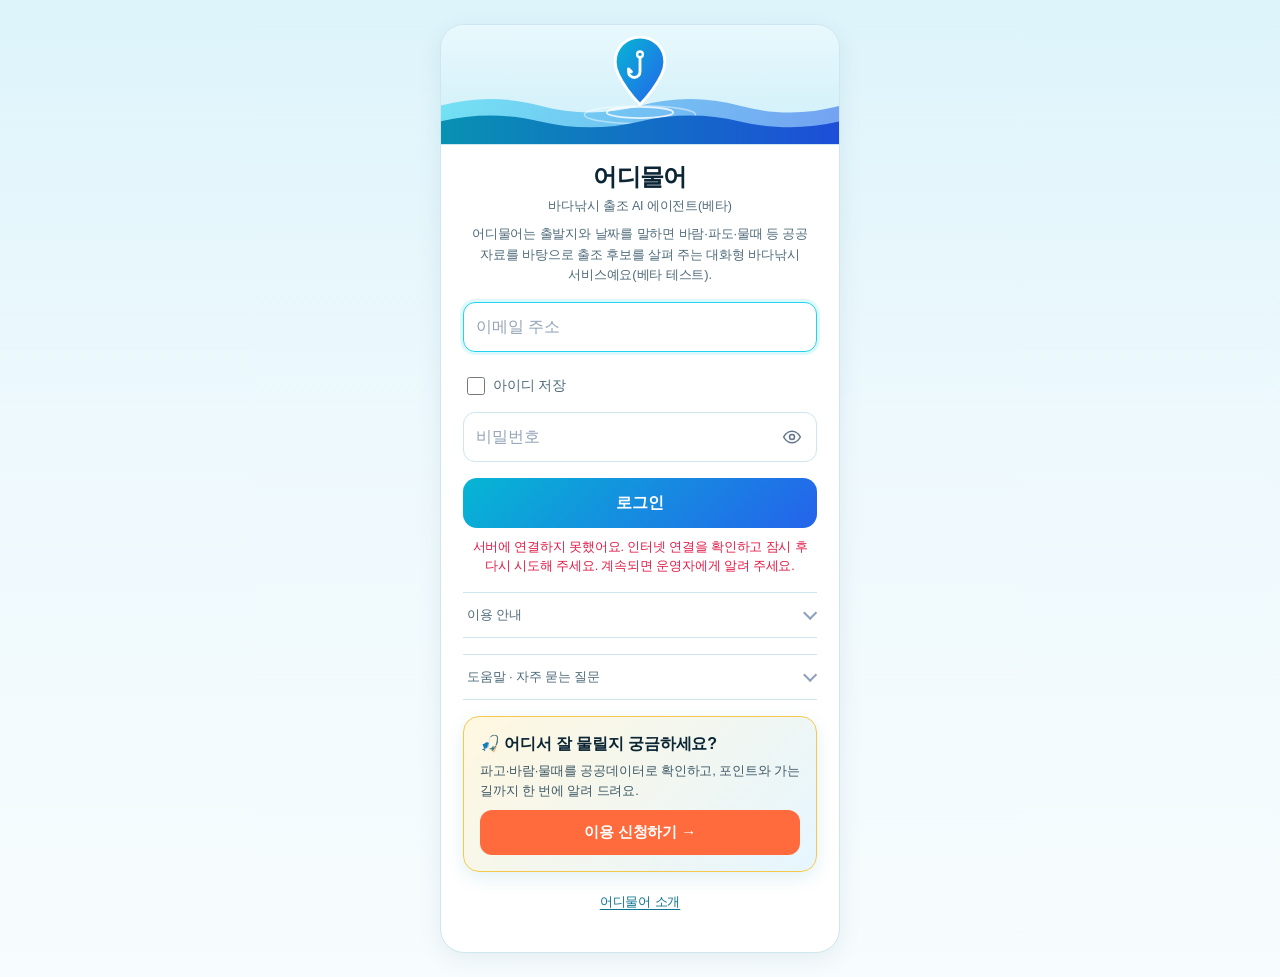
==== commit 54eabae4: "v1.31.0: 로그인 화면 정적 HTML에 h1(어디물어)·정의 문장 추가(숨김 없이 기존 헤더 영역에 통합), 스크립트 없이도 로그인 화면이 보이게 noscript 스타일, 앱" ====
--- a/index.html
+++ b/index.html
@@ -4,27 +4,29 @@
   <meta charset="utf-8">
   <meta name="viewport" content="width=device-width, initial-scale=1, viewport-fit=cover">
   <meta name="theme-color" content="#ddf4fb">
-  <meta name="description" content="출발지와 날짜를 말하면, 바다 상태부터 낚시 후보까지 함께 살펴보는 어디물어. 출조 전 기상청 특보와 현장 상황은 직접 확인해 주세요.">
+  <meta name="description" content="출발지와 날짜를 말하면 바람·파도·물때 등 공공 자료를 바탕으로 출조 후보를 살펴 주는 대화형 바다낚시 서비스예요(베타 테스트).">
+  <link rel="canonical" href="https://jaegyunkim.github.io/frontend-go-fishing/">
   <meta property="og:type" content="website">
   <meta property="og:site_name" content="어디물어">
   <meta property="og:locale" content="ko_KR">
-  <meta property="og:title" content="어디물어 · 바다낚시 출조 AI">
-  <meta property="og:description" content="출발지와 날짜를 말하면, 바다 상태부터 낚시 후보까지 함께 살펴보는 어디물어. 출조 전 기상청 특보와 현장 상황은 직접 확인해 주세요.">
+  <meta property="og:title" content="어디물어 — 바다낚시 출조 AI 에이전트(베타)">
+  <meta property="og:description" content="출발지와 날짜를 말하면 바람·파도·물때 등 공공 자료를 바탕으로 출조 후보를 살펴 주는 대화형 바다낚시 서비스예요(베타 테스트).">
   <meta property="og:url" content="https://jaegyunkim.github.io/frontend-go-fishing/">
   <meta property="og:image" content="https://jaegyunkim.github.io/frontend-go-fishing/assets/og-image.png">
   <meta property="og:image:width" content="1200">
   <meta property="og:image:height" content="630">
   <meta property="og:image:alt" content="어디물어 앱 아이콘과 소개 문구">
   <meta name="twitter:card" content="summary_large_image">
-  <meta name="twitter:title" content="어디물어 · 바다낚시 출조 AI">
-  <meta name="twitter:description" content="출발지와 날짜를 말하면, 바다 상태부터 낚시 후보까지 함께 살펴보는 어디물어. 출조 전 기상청 특보와 현장 상황은 직접 확인해 주세요.">
+  <meta name="twitter:title" content="어디물어 — 바다낚시 출조 AI 에이전트(베타)">
+  <meta name="twitter:description" content="출발지와 날짜를 말하면 바람·파도·물때 등 공공 자료를 바탕으로 출조 후보를 살펴 주는 대화형 바다낚시 서비스예요(베타 테스트).">
   <meta name="twitter:image" content="https://jaegyunkim.github.io/frontend-go-fishing/assets/og-image.png">
-  <title>어디물어 · 바다낚시 출조 AI</title>
+  <title>어디물어 — 바다낚시 출조 AI 에이전트(베타)</title>
   <link rel="manifest" href="manifest.webmanifest">
   <link rel="icon" href="assets/icon.svg" type="image/svg+xml">
   <link rel="icon" href="assets/icon-192.png" type="image/png" sizes="192x192">
   <link rel="apple-touch-icon" href="assets/icon-192.png">
-  <link rel="stylesheet" href="style.css?v=1.29.0">
+  <link rel="stylesheet" href="style.css?v=1.31.0">
+  <noscript><style>#appView{display:none!important}#loginView[hidden]{display:flex!important}</style></noscript>
 </head>
 <body>
   <!-- 로그인 화면 -->
@@ -32,7 +34,9 @@
     <div class="login-card">
       <div class="login-hero"><img src="assets/login-hero.svg" alt="" width="360" height="110"></div>
       <h1>어디물어</h1>
-      <p class="sub">바다낚시 출조 AI 에이전트 · 베타 테스트</p>
+      <p class="sub">바다낚시 출조 AI 에이전트(베타)</p>
+      <p class="login-intro">어디물어는 출발지와 날짜를 말하면 바람·파도·물때 등 공공 자료를 바탕으로 출조 후보를 살펴 주는 대화형 바다낚시 서비스예요(베타 테스트).</p>
+      <noscript><p class="noscript-note">로그인과 대화에는 자바스크립트가 필요해요. 서비스 소개는 아래 링크에서 읽을 수 있어요.</p></noscript>
       <form id="loginForm" autocomplete="on">
         <div class="field"><label for="loginId" class="sr-only">이메일</label><span class="clearable"><input id="loginId" data-clearable name="username" inputmode="email" placeholder="이메일 주소" autocomplete="username" autocapitalize="none" spellcheck="false" required maxlength="254"><button type="button" class="clear-btn" aria-label="입력한 이메일 지우기" hidden><svg viewBox="0 0 20 20" width="18" height="18" aria-hidden="true"><circle cx="10" cy="10" r="9"/><path d="M7 7l6 6M13 7l-6 6"/></svg></button></span></div>
         <label class="remember-id"><input type="checkbox" id="rememberId"> 아이디 저장</label>
@@ -53,6 +57,7 @@
         <span class="cta-desc">파고·바람·물때를 공공데이터로 확인하고, 포인트와 가는 길까지 한 번에 알려 드려요.</span>
         <span class="cta-btn">이용 신청하기 <span aria-hidden="true">→</span></span>
       </a>
+      <a class="about-link" href="about.html">어디물어 소개</a>
     </div>
   </section>
 
@@ -60,7 +65,7 @@
     <header class="top">
       <div class="brand">
         <img src="assets/icon.svg" alt="" width="34" height="34">
-        <div><h1>어디물어</h1><p>바다낚시 출조 AI</p></div>
+        <div><div class="app-name">어디물어</div><p>바다낚시 출조 AI</p></div>
       </div>
       <div class="top-right">
         <span id="timer" class="timer" hidden title="남은 이용 시간">10:00</span>
@@ -188,7 +193,7 @@
       <div class="row"><button type="submit">변경</button><button type="button" id="pwCancel" class="ghost">취소</button></div>
     </form>
   </dialog>
-  <script src="config.js?v=1.29.0"></script><script src="telemetry.js?v=1.29.0"></script>
-  <script src="app.js?v=1.29.0" type="module"></script><script src="visit.js?v=1.29.0" type="module"></script>
+  <script src="config.js?v=1.31.0"></script><script src="telemetry.js?v=1.31.0"></script>
+  <script src="app.js?v=1.31.0" type="module"></script><script src="visit.js?v=1.31.0" type="module"></script>
 </body>
 </html>
--- a/style.css
+++ b/style.css
@@ -3,7 +3,7 @@
 button,input{font:inherit;color:inherit}
 .app{max-width:480px;margin:0 auto;height:100dvh;display:flex;flex-direction:column;background:var(--bg);border-left:1px solid #0f1830;border-right:1px solid #0f1830}
 .top{display:flex;align-items:center;justify-content:space-between;padding:calc(10px + env(safe-area-inset-top)) 14px 8px;border-bottom:1px solid var(--line)}
-.brand{display:flex;gap:10px;align-items:center}.brand h1{font-size:16px;margin:0;font-weight:800}.brand p{margin:0;font-size:11px;color:var(--dim)}
+.brand{display:flex;gap:10px;align-items:center}.brand h1,.brand .app-name{font-size:16px;margin:0;font-weight:800}.brand p{margin:0;font-size:11px;color:var(--dim)}
 .icon-btn{background:var(--panel2);border:1px solid var(--line);border-radius:12px;width:38px;height:38px;font-size:18px;cursor:pointer}
 .status{font-size:11px;color:var(--dim);padding:4px 14px}.status.ok{color:var(--ok)}.status.bad{color:var(--bad)}
 .chips{display:flex;gap:6px;overflow-x:auto;padding:4px 14px 8px;scrollbar-width:none}.chips::-webkit-scrollbar{display:none}
@@ -152,7 +152,7 @@
 .app{background:linear-gradient(180deg,#0c1426 0,#0b1220 220px);border-color:#0f1830}
 .top{padding:calc(12px + env(safe-area-inset-top)) 16px 10px;border-bottom:0;background:rgba(11,18,32,.85);backdrop-filter:blur(10px);-webkit-backdrop-filter:blur(10px)}
 .brand img{border-radius:10px;box-shadow:0 4px 14px rgba(34,211,238,.25)}
-.brand h1{font-size:17px;letter-spacing:-.02em}.brand p{font-size:11.5px}
+.brand h1,.brand .app-name{font-size:17px;letter-spacing:-.02em}.brand p{font-size:11.5px}
 .icon-btn{display:grid;place-items:center;width:40px;height:40px;border-radius:12px;background:transparent;border:1px solid var(--line);color:#cbd5e1}
 .icon-btn:active{background:var(--panel2)}
 .timer{padding:5px 10px;border-color:#164e63;background:rgba(14,42,58,.6)}
@@ -481,3 +481,9 @@
 .faq a{color:#be123c;font-weight:600}
 .help-contact{margin:12px 0 0;color:var(--sub)}
 .settings-help{margin-top:12px}
+
+/* ==== SEO·GEO: 로그인 화면 정적 소개 문장·소개 링크 (v1.31.0) ==== */
+.login-card .sub{margin-bottom:8px}
+.login-intro{margin:0 0 16px;font-size:13px;line-height:1.6;color:var(--sub);word-break:keep-all;overflow-wrap:anywhere}
+.noscript-note{margin:0 0 12px;padding:10px 12px;border-radius:12px;background:var(--panelSoft);border:1px solid var(--line);font-size:12.5px;line-height:1.5;color:var(--ink)}
+.login-card a.about-link,.login-card a.about-link:visited{display:flex;align-items:center;justify-content:center;min-height:44px;margin-top:8px;font-size:13px;color:var(--accInk);text-decoration:underline;text-underline-offset:3px}
